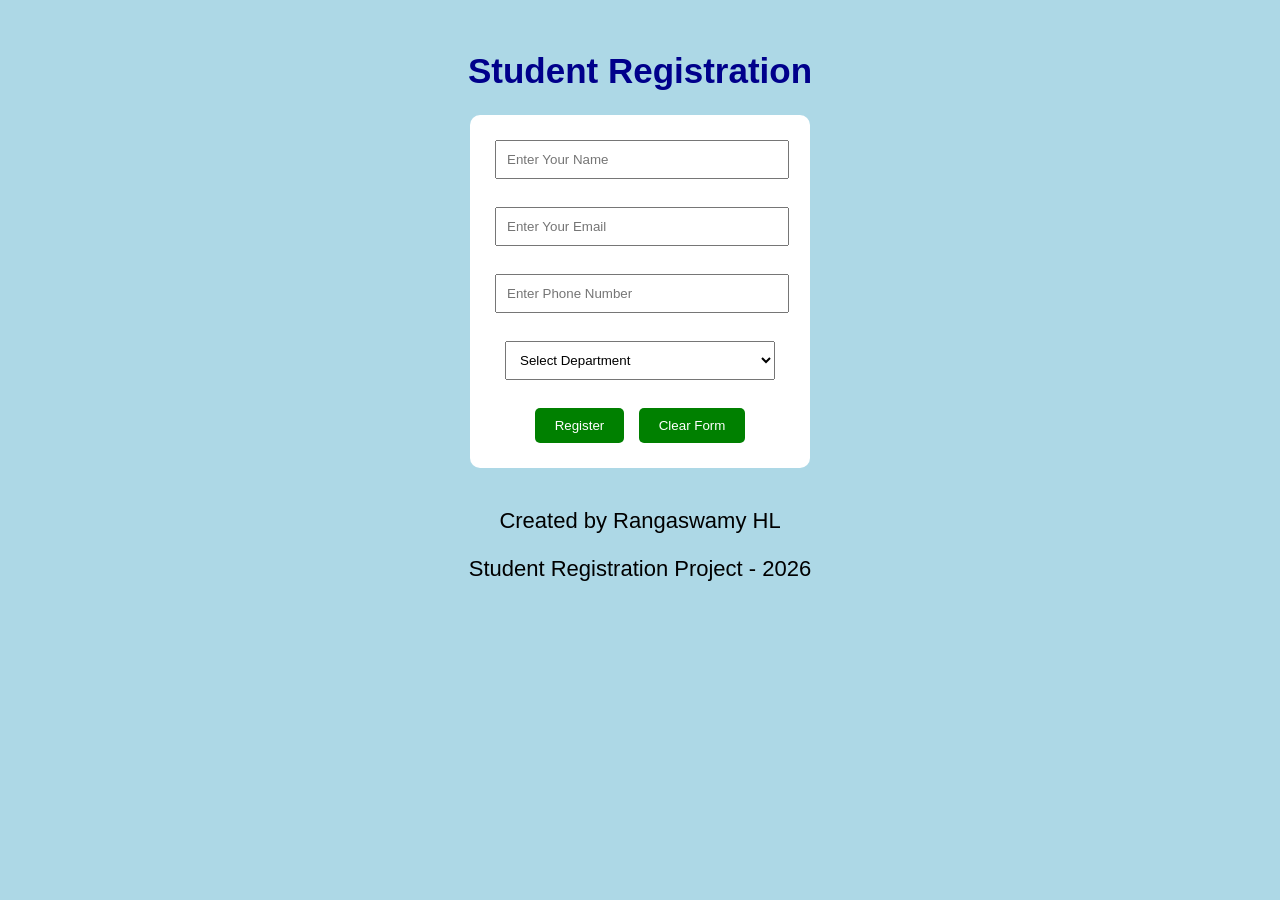
==== districts.html @ 38ddee11 "Add files via upload" ====
<!DOCTYPE html>
<html>
<head>
    <meta charset="UTF-8">
    <title>Karnataka Districts</title>
    <link rel="stylesheet" href="style.css">
</head>

<body>

    <h1>Karnataka District Selection</h1>

    <h3>Select Your District</h3>

    <select id="district">
        <option value="">Select District</option>
        <option value="Hassan">Hassan</option>
        <option value="Mysuru">Mysuru</option>
        <option value="Bengaluru">Bengaluru</option>
        <option value="Mandya">Mandya</option>
        <option value="Tumakuru">Tumakuru</option>
    </select>

    <p id="selection"></p>
    <p id="result"></p>

    <script>
        if (!sessionStorage.getItem("username")) {
            window.location.href = "index.html";
        }
    </script>

    <script src="district.js"></script>

</body>
</html>
---- style.css ----
body {
    background-color: lightblue;
    text-align: center;
    font-family: Arial;
    padding-top: 100px;
}

h1 {
    color: darkblue;
    font-size: 35px;
}

p {
    color: black;
    font-size: 22px;
}

h2 {
    color: green;
}
body {
    font-family: Arial;
    background-color: lightblue;
    text-align: center;
    padding: 20px;
}

form {
    background-color: white;
    padding: 20px;
    border-radius: 10px;
    max-width: 300px;
    margin: auto;
}

input, select {
    width: 90%;
    padding: 10px;
    margin: 5px;
}

button {
    background-color: green;
    color: white;
    padding: 10px 20px;
    border: none;
    border-radius: 5px;
    margin: 5px;
}
button:disabled {
    background-color: gray;
}
#result {
    color: green;
    font-size: 20px;
    font-weight: bold;
    margin-top: 20px;
}
footer {
    margin-top: 40px;
    color: navy;
    font-size: 16px;
    text-align: center;
}
#district {
    width: 90%;
    padding: 12px;
    margin: 10px auto;
    display: block;
    border-radius: 5px;
}

#result {
    text-align: center;
    margin-top: 20px;
}

#result p {
    background-color: white;
    padding: 12px;
    margin: 8px auto;
    width: 80%;
    max-width: 300px;
    border-radius: 8px;
    box-shadow: 0 2px 5px gray;
}

h1, h3 {
    text-align: center;
}
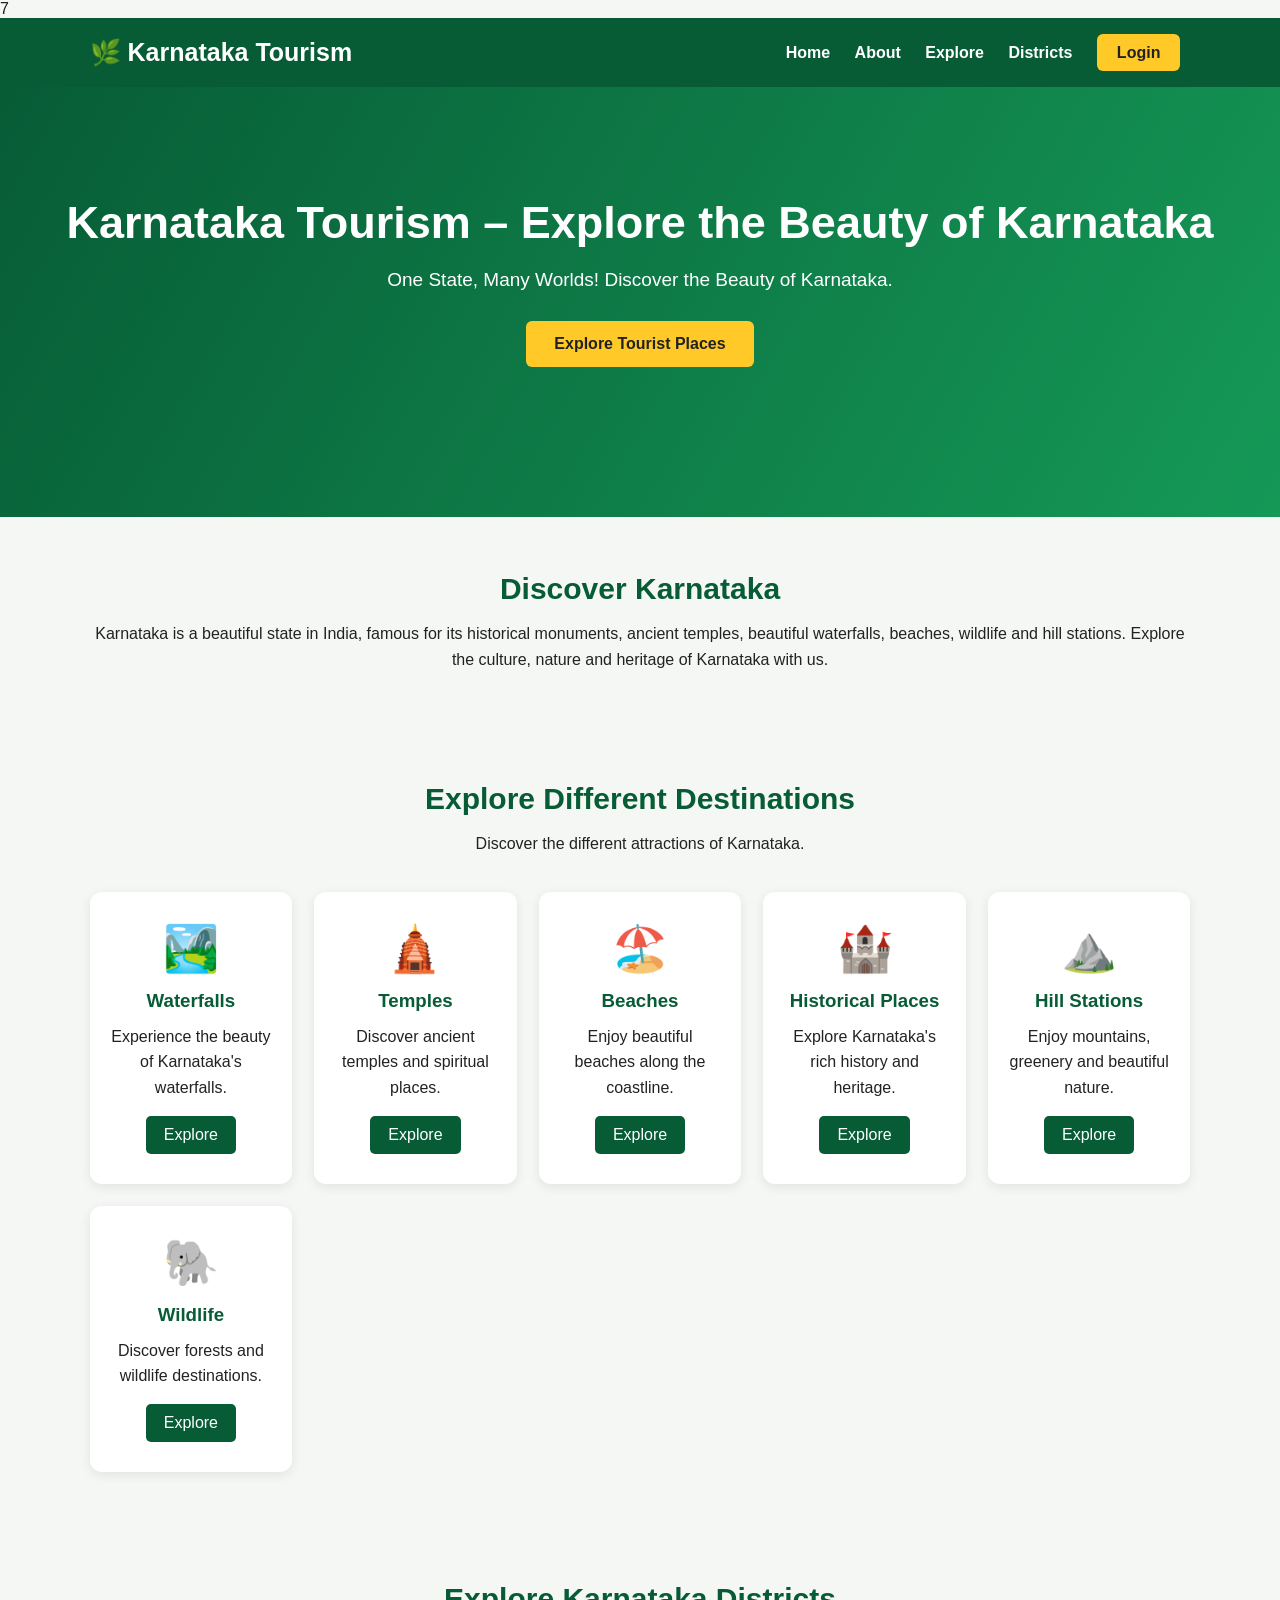
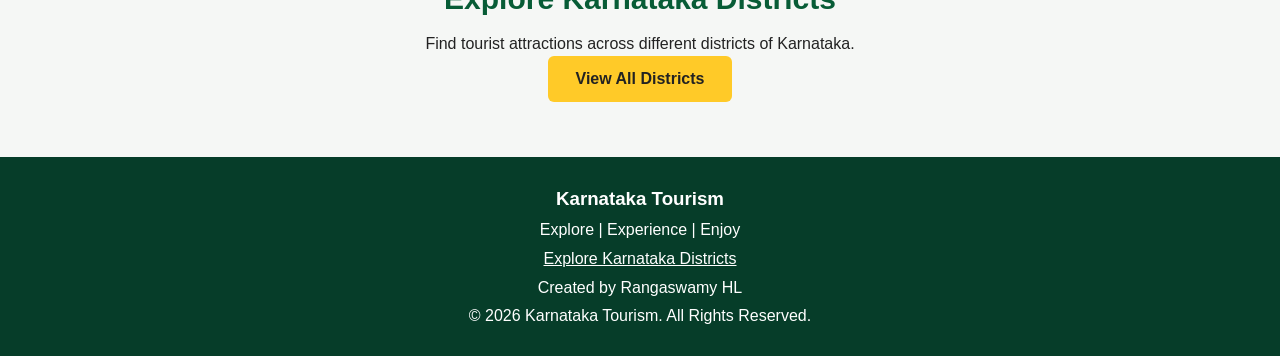
==== commit 803809ca: "Update districts.html" ====
--- a/districts.html
+++ b/districts.html
@@ -2,8 +2,19 @@
 <html>
 <head>
     <meta charset="UTF-8">
-    <title>Karnataka Districts</title>
-    <link rel="stylesheet" href="style.css">
+    <meta name="viewport" content="width=device-width, initial-scale=1.0"><title>Karnataka Districts – Explore All Districts</title>
+
+<meta name="description"
+content="Explore Karnataka districts, their famous tourist places, culture, temples, waterfalls and historical attractions.">
+
+<meta name="keywords"
+content="Karnataka Districts, Karnataka District List, Hassan, Mysuru, Bengaluru, Karnataka Tourism">
+
+<meta name="robots" content="index, follow">
+
+<link rel="canonical"
+href="https://ranga917.github.io/refactored-octo-funicular/districts.html">
+
 </head>
 
 <body>
@@ -33,4 +44,4 @@
     <script src="district.js"></script>
 
 </body>
-</html>+</html>
